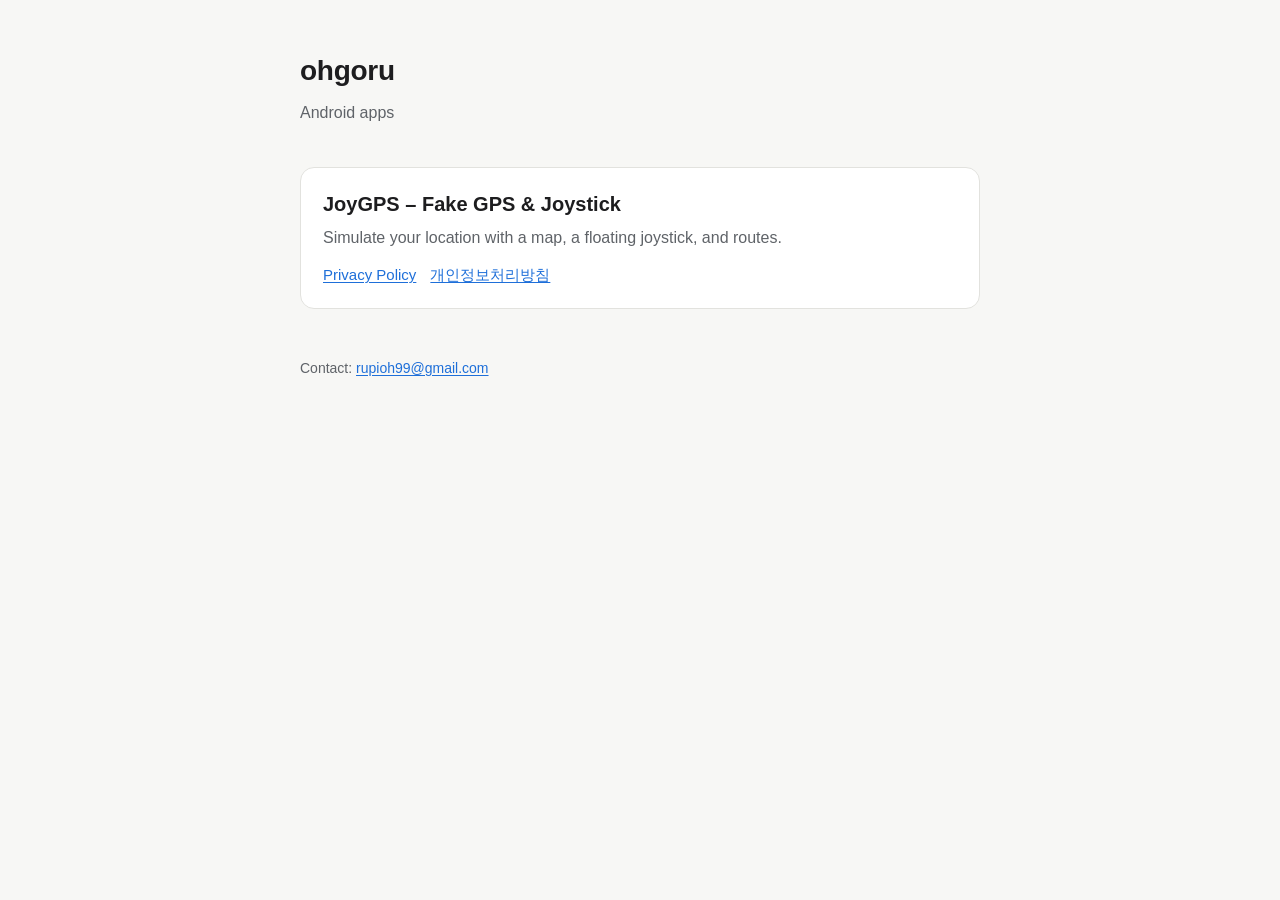
==== index.html @ c9804764 "개발자 사이트: 첫 화면, JoyGPS 개인정보처리방침, app-ads.txt" ====
<!doctype html>
<html lang="en">
<head>
  <meta charset="utf-8">
  <meta name="viewport" content="width=device-width, initial-scale=1">
  <title>ohgoru apps</title>
  <meta name="description" content="Android apps by ohgoru">
  <link rel="stylesheet" href="/style.css">
</head>
<body>
<main>
  <header class="site">
    <h1>ohgoru</h1>
    <p>Android apps</p>
  </header>

  <section class="card">
    <h2>JoyGPS – Fake GPS &amp; Joystick</h2>
    <p>Simulate your location with a map, a floating joystick, and routes.</p>
    <div class="links">
      <a href="/joygps/privacy.html">Privacy Policy</a>
      <a href="/joygps/privacy.html#ko">개인정보처리방침</a>
    </div>
  </section>

  <footer>
    Contact: <a href="mailto:rupioh99@gmail.com">rupioh99@gmail.com</a>
  </footer>
</main>
</body>
</html>
---- style.css ----
:root {
  --bg: #f7f7f5;
  --fg: #1d1d1f;
  --muted: #5f6368;
  --line: #e2e2de;
  --card: #ffffff;
  --accent: #1e6fd9;
}
@media (prefers-color-scheme: dark) {
  :root {
    --bg: #141416;
    --fg: #ececee;
    --muted: #a0a3a8;
    --line: #2c2c30;
    --card: #1c1c1f;
    --accent: #6ea8fe;
  }
}
* { box-sizing: border-box; }
html { -webkit-text-size-adjust: 100%; }
body {
  margin: 0;
  background: var(--bg);
  color: var(--fg);
  font: 16px/1.65 -apple-system, BlinkMacSystemFont, "Segoe UI", Roboto, "Apple SD Gothic Neo", "Noto Sans KR", sans-serif;
}
main { max-width: 720px; margin: 0 auto; padding: 48px 20px 80px; }
header.site { margin-bottom: 40px; }
header.site h1 { font-size: 28px; margin: 0 0 6px; letter-spacing: -0.01em; }
header.site p { margin: 0; color: var(--muted); }
a { color: var(--accent); text-decoration-thickness: 1px; text-underline-offset: 2px; }
.card {
  background: var(--card);
  border: 1px solid var(--line);
  border-radius: 14px;
  padding: 20px 22px;
  margin-bottom: 16px;
}
.card h2 { margin: 0 0 4px; font-size: 20px; }
.card p { margin: 0 0 12px; color: var(--muted); }
.links { display: flex; flex-wrap: wrap; gap: 14px; font-size: 15px; }
footer { margin-top: 48px; color: var(--muted); font-size: 14px; }

/* 정책 문서 */
.doc h1 { font-size: 28px; margin: 0 0 4px; }
.doc .meta { color: var(--muted); margin: 0 0 28px; }
.doc h2 { font-size: 19px; margin: 32px 0 8px; }
.doc ul { padding-left: 20px; }
.doc li { margin: 6px 0; }
.lang-switch { display: flex; gap: 8px; margin-bottom: 28px; }
.lang-switch a {
  padding: 4px 12px;
  border: 1px solid var(--line);
  border-radius: 999px;
  text-decoration: none;
  font-size: 14px;
}
.lang-switch a[aria-current="true"] { background: var(--accent); border-color: var(--accent); color: #fff; }
hr { border: 0; border-top: 1px solid var(--line); margin: 56px 0; }
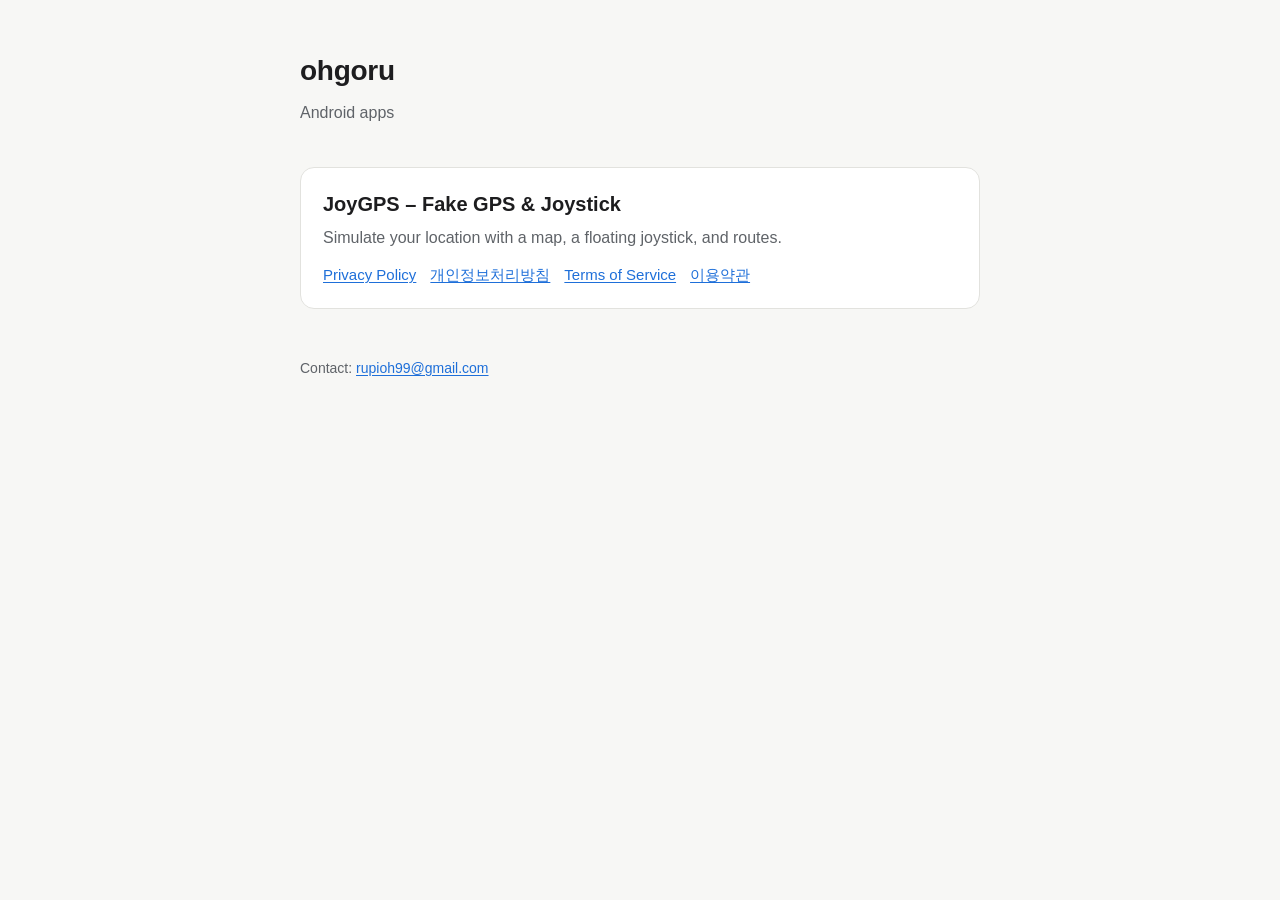
==== commit c5541798: "JoyGPS: 개인정보처리방침 갱신(구독·RevenueCat·백업·OpenFreeMap), 이용약관 추가 - privacy.html: 같은 주소 유지, 영어·한국어. Revenue" ====
--- a/index.html
+++ b/index.html
@@ -20,6 +20,8 @@
     <div class="links">
       <a href="/joygps/privacy.html">Privacy Policy</a>
       <a href="/joygps/privacy.html#ko">개인정보처리방침</a>
+      <a href="/joygps/terms.html">Terms of Service</a>
+      <a href="/joygps/terms.html#ko">이용약관</a>
     </div>
   </section>
 
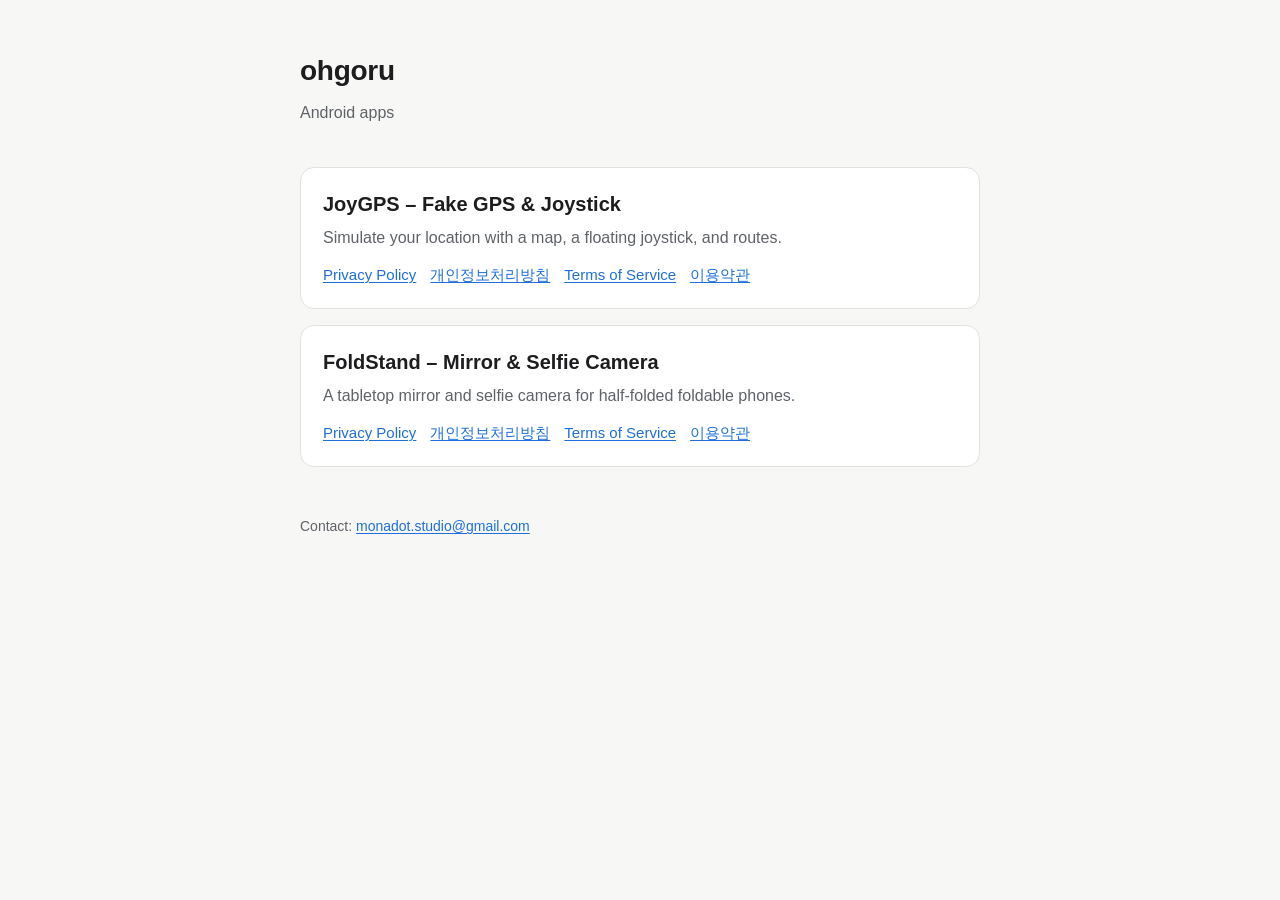
==== commit c1cb0b49: "FoldStand 개인정보처리방침·이용약관 추가, 문의 메일을 monadot.studio@gmail.com으로 변경 Co-Authored-By: Claude Opus 5.5 <no" ====
--- a/index.html
+++ b/index.html
@@ -25,8 +25,19 @@
     </div>
   </section>
 
+  <section class="card">
+    <h2>FoldStand – Mirror &amp; Selfie Camera</h2>
+    <p>A tabletop mirror and selfie camera for half-folded foldable phones.</p>
+    <div class="links">
+      <a href="/foldstand/privacy.html">Privacy Policy</a>
+      <a href="/foldstand/privacy.html#ko">개인정보처리방침</a>
+      <a href="/foldstand/terms.html">Terms of Service</a>
+      <a href="/foldstand/terms.html#ko">이용약관</a>
+    </div>
+  </section>
+
   <footer>
-    Contact: <a href="mailto:rupioh99@gmail.com">rupioh99@gmail.com</a>
+    Contact: <a href="mailto:monadot.studio@gmail.com">monadot.studio@gmail.com</a>
   </footer>
 </main>
 </body>
--- a/style.css
+++ b/style.css
@@ -47,6 +47,8 @@
 .doc h2 { font-size: 19px; margin: 32px 0 8px; }
 .doc ul { padding-left: 20px; }
 .doc li { margin: 6px 0; }
+.doc a { overflow-wrap: anywhere; }   /* 긴 URL 이 휴대폰 폭에서 넘치지 않게 */
+.doc [lang="ko"] { word-break: keep-all; }   /* 한글은 낱말 단위로 줄바꿈 */
 .lang-switch { display: flex; gap: 8px; margin-bottom: 28px; }
 .lang-switch a {
   padding: 4px 12px;
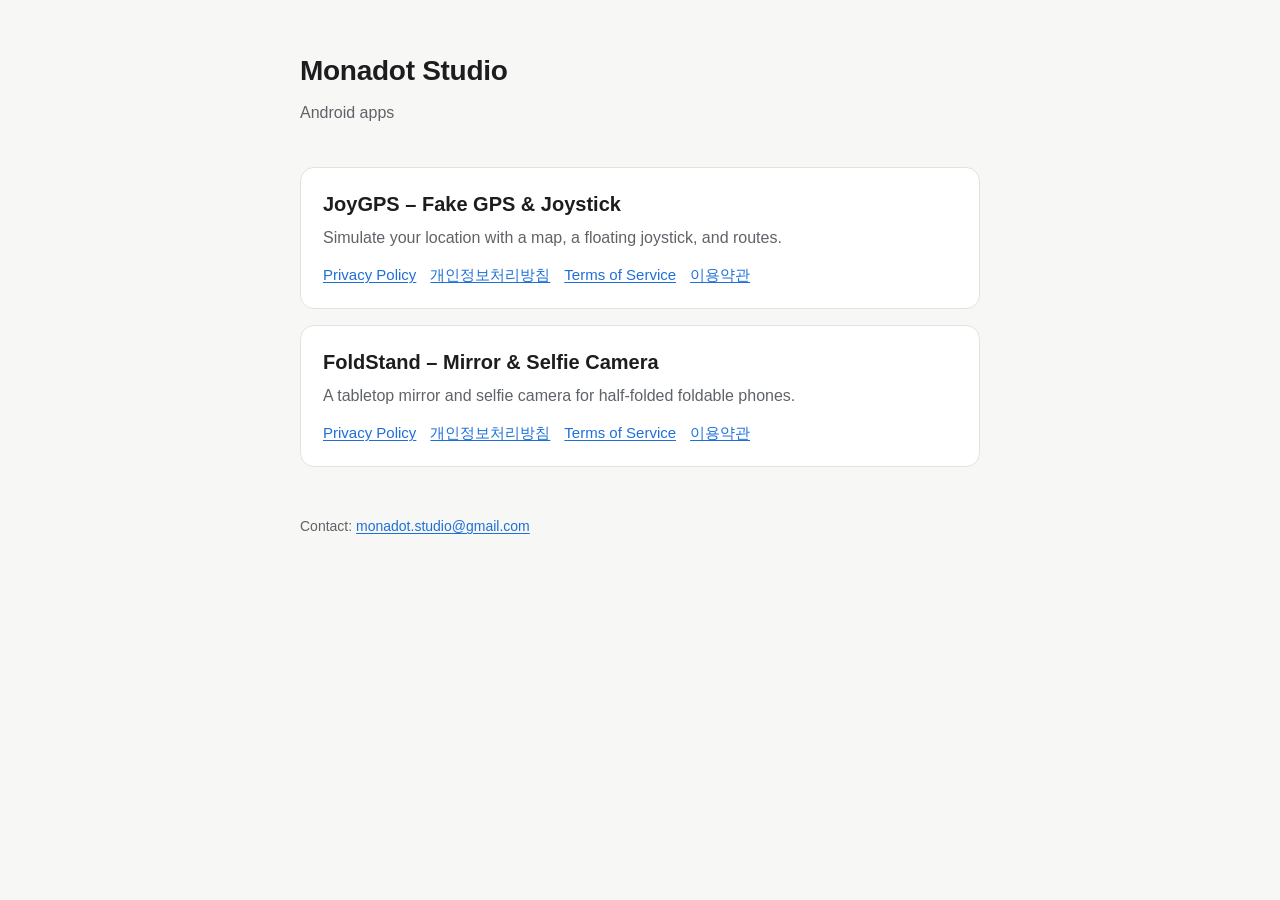
==== commit e5714a4e: "개발자 이름을 Monadot Studio / 모나닷 스튜디오로 변경 Co-Authored-By: Claude Opus 5.5 <noreply@anthropic.com>" ====
--- a/index.html
+++ b/index.html
@@ -3,14 +3,14 @@
 <head>
   <meta charset="utf-8">
   <meta name="viewport" content="width=device-width, initial-scale=1">
-  <title>ohgoru apps</title>
-  <meta name="description" content="Android apps by ohgoru">
+  <title>Monadot Studio apps</title>
+  <meta name="description" content="Android apps by Monadot Studio">
   <link rel="stylesheet" href="/style.css">
 </head>
 <body>
 <main>
   <header class="site">
-    <h1>ohgoru</h1>
+    <h1>Monadot Studio</h1>
     <p>Android apps</p>
   </header>
 
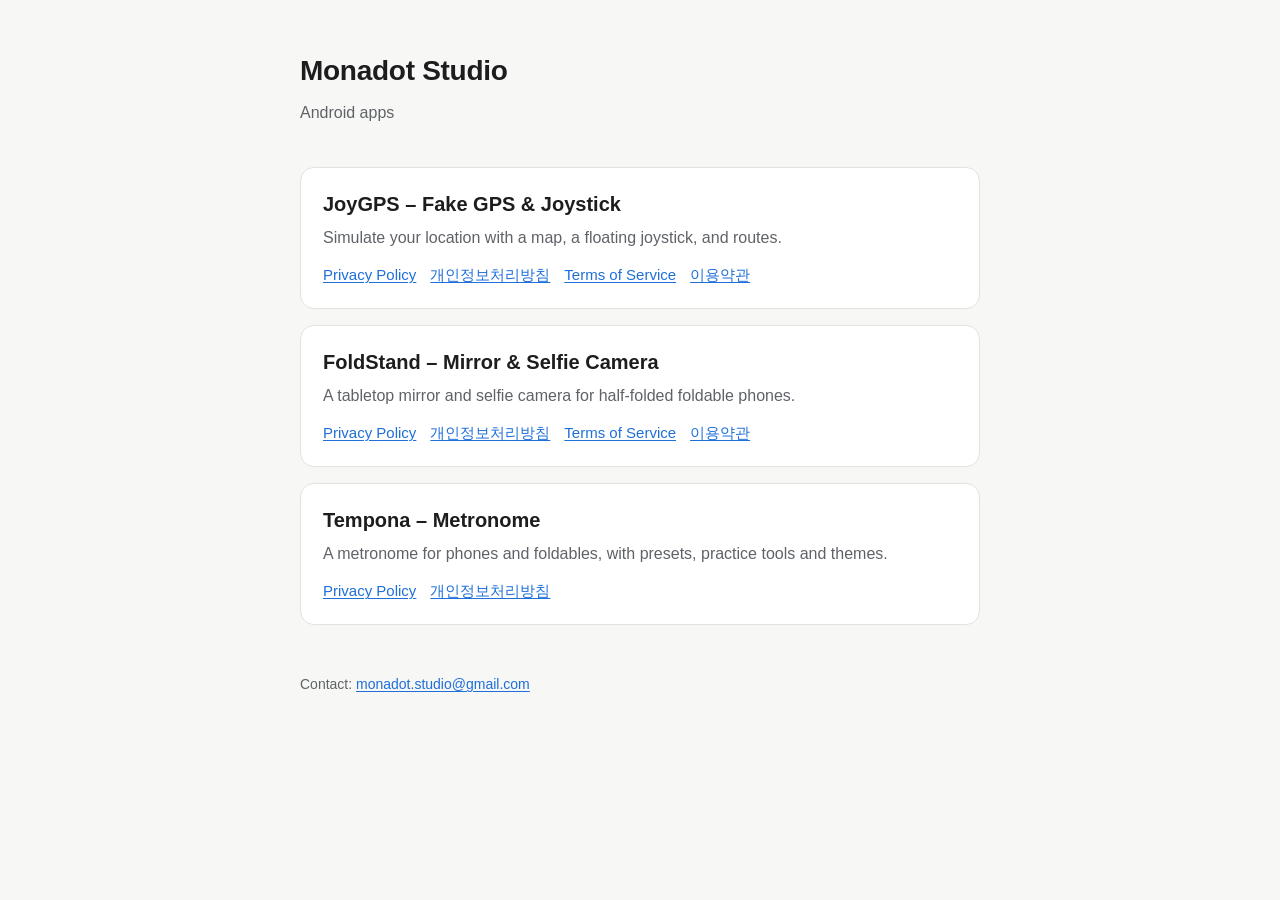
==== commit 7ce98ff8: "Tempona 개인정보처리방침 추가 (6개 언어), 홈에 Tempona 항목 추가 Co-Authored-By: Claude Opus 5.5 <noreply@anthropic.com" ====
--- a/index.html
+++ b/index.html
@@ -36,6 +36,15 @@
     </div>
   </section>
 
+  <section class="card">
+    <h2>Tempona – Metronome</h2>
+    <p>A metronome for phones and foldables, with presets, practice tools and themes.</p>
+    <div class="links">
+      <a href="/tempona/privacy/">Privacy Policy</a>
+      <a href="/tempona/privacy/ko/">개인정보처리방침</a>
+    </div>
+  </section>
+
   <footer>
     Contact: <a href="mailto:monadot.studio@gmail.com">monadot.studio@gmail.com</a>
   </footer>
--- a/style.css
+++ b/style.css
@@ -49,7 +49,7 @@
 .doc li { margin: 6px 0; }
 .doc a { overflow-wrap: anywhere; }   /* 긴 URL 이 휴대폰 폭에서 넘치지 않게 */
 .doc [lang="ko"] { word-break: keep-all; }   /* 한글은 낱말 단위로 줄바꿈 */
-.lang-switch { display: flex; gap: 8px; margin-bottom: 28px; }
+.lang-switch { display: flex; flex-wrap: wrap; gap: 8px; margin-bottom: 28px; }
 .lang-switch a {
   padding: 4px 12px;
   border: 1px solid var(--line);
@@ -59,3 +59,8 @@
 }
 .lang-switch a[aria-current="true"] { background: var(--accent); border-color: var(--accent); color: #fff; }
 hr { border: 0; border-top: 1px solid var(--line); margin: 56px 0; }
+.doc .note { color: var(--muted); font-size: 14px; }
+.doc .back { margin-top: 48px; font-size: 14px; }
+@media (prefers-color-scheme: dark) {
+  .lang-switch a[aria-current="true"] { color: var(--bg); }   /* 밝은 강조색 위 대비 */
+}
